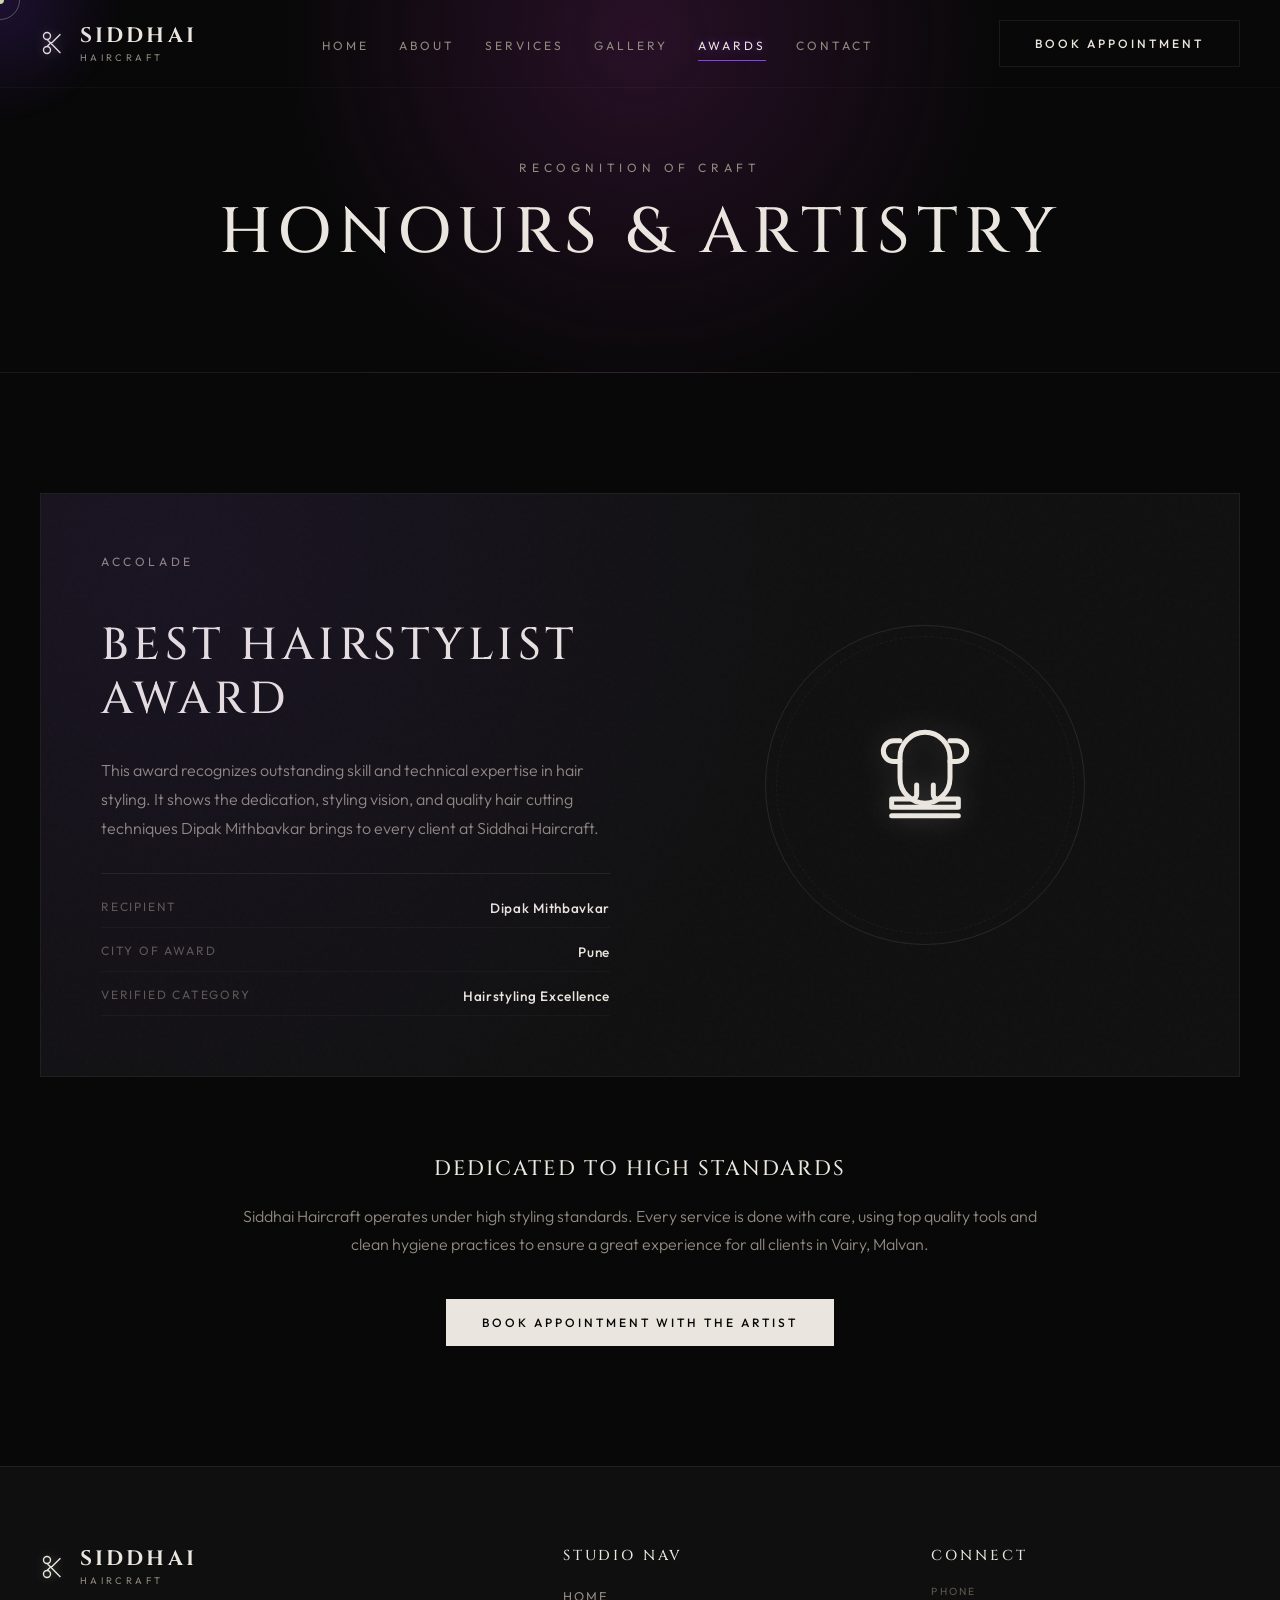
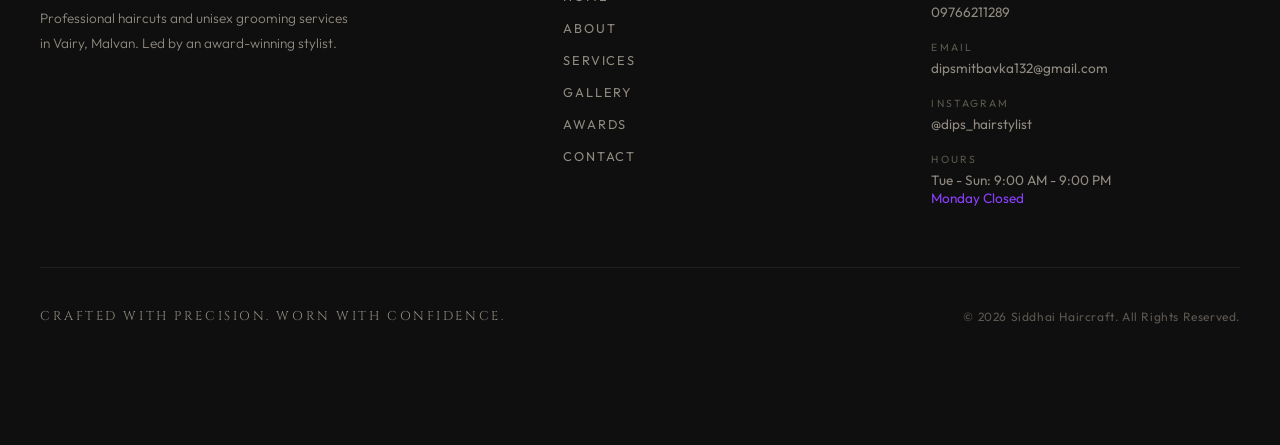
==== awards.html @ da47a78f "Initial commit" ====
<!DOCTYPE html>
<html lang="en">
<head>
  <meta charset="UTF-8">
  <meta name="viewport" content="width=device-width, initial-scale=1.0">
  <title>Awards & Recognition | Siddhai Haircraft Unisex Salon</title>
  <meta name="description" content="Siddhai Haircraft's professional accolades. Highlighting Dipak Mithbavkar's Best Hairstylist Award in Pune, Maharashtra.">
  
  <!-- Open Graph -->
  <meta property="og:title" content="Awards & Recognition | Siddhai Haircraft Unisex Salon">
  <meta property="og:description" content="Celebrating professional artistry. Featuring the Best Hairstylist Award in Pune won by Dipak Mithbavkar.">
  <meta property="og:image" content="assets/owner.jpg">
  <meta property="og:type" content="website">

  <!-- CSS -->
  <link rel="stylesheet" href="css/style.css">
</head>
<body class="is-loading">

  <!-- Page Transition Overlay -->
  <div class="page-transition-overlay"></div>

  <!-- Custom Cursor Elements -->
  <div class="custom-cursor"></div>
  <div class="custom-cursor-follower"></div>
  <div class="custom-cursor-glow"></div>

  <!-- Header -->
  <header>
    <div class="nav-container">
      <a href="index.html" class="logo">
        <svg width="28" height="28" viewBox="0 0 24 24" fill="none" stroke="#eae6df" stroke-width="1.2" style="color: var(--text-primary); filter: drop-shadow(0 0 5px rgba(234, 230, 223, 0.3));">
          <path d="M6 15c-1.66 0-3 1.34-3 3s1.34 3 3 3 3-1.34 3-3-1.34-3-3-3zm0 0l3.5-3.5M6 9c-1.66 0-3-1.34-3-3s1.34-3 3-3 3 1.34 3 3-1.34 3-3 3zm0 0l3.5 3.5m0 0l8-8m-8 8l8 8"/>
        </svg>
        <div class="logo-text-wrapper">
          <span class="logo-main-text">SIDDHAI</span>
          <span class="logo-sub-text">HAIRCRAFT</span>
        </div>
      </a>
      <nav>
        <ul class="nav-links">
          <li><a href="index.html">Home</a></li>
          <li><a href="about.html">About</a></li>
          <li><a href="services.html">Services</a></li>
          <li><a href="gallery.html">Gallery</a></li>
          <li><a href="awards.html" class="active">Awards</a></li>
          <li><a href="contact.html">Contact</a></li>
        </ul>
      </nav>
      <div class="nav-cta">
        <a href="https://wa.me/919766211289?text=Hello%20Siddhai%20Haircraft%2C%20I%20would%20like%20to%20enquire%20about%20booking%20an%20appointment." class="btn btn-secondary" target="_blank">Book Appointment</a>
      </div>
      <button class="hamburger" aria-label="Toggle Navigation">
        <span class="hamburger-box">
          <span class="hamburger-inner"></span>
        </span>
      </button>
    </div>
  </header>

  <!-- Mobile Fullscreen Navigation -->
  <div class="mobile-nav-overlay">
    <ul class="mobile-nav-links">
      <li><a href="index.html">Home</a></li>
      <li><a href="about.html">About</a></li>
      <li><a href="services.html">Services</a></li>
      <li><a href="gallery.html">Gallery</a></li>
      <li><a href="awards.html" class="active">Awards</a></li>
      <li><a href="contact.html">Contact</a></li>
    </ul>
    <a href="https://wa.me/919766211289?text=Hello%20Siddhai%20Haircraft%2C%20I%20would%20like%20to%20enquire%20about%20booking%20an%20appointment." class="btn btn-primary" target="_blank">Book Appointment</a>
  </div>

  <!-- Mobile Bottom Sticky CTA -->
  <div class="mobile-sticky-cta">
    <a href="https://wa.me/919766211289?text=Hello%20Siddhai%20Haircraft%2C%20I%20would%20like%20to%20enquire%20about%20booking%20an%20appointment." class="mobile-sticky-btn" target="_blank">Book Appointment</a>
  </div>

  <!-- Main Content -->
  <main>
    
    <!-- Page Hero -->
    <section class="page-hero">
      <div class="page-hero-container reveal">
        <span class="page-hero-eyebrow">Recognition of Craft</span>
        <h1 class="page-hero-title">Honours & Artistry</h1>
      </div>
    </section>

    <!-- Awards Feature Section -->
    <section class="awards-display-section">
      <div class="section-container">
        <div class="awards-feature-container">
          
          <!-- Award 1 Card -->
          <div class="awards-luxury-card reveal">
            <div class="award-details-left">
              <span class="section-eyebrow" style="color:var(--text-secondary)">Accolade</span>
              <h3>Best Hairstylist<br>Award</h3>
              <p>This award recognizes outstanding skill and technical expertise in hair styling. It shows the dedication, styling vision, and quality hair cutting techniques Dipak Mithbavkar brings to every client at Siddhai Haircraft.</p>
              
              <div class="award-spec-list">
                <div class="award-spec-item">
                  <span class="award-spec-label">Recipient</span>
                  <span class="award-spec-val">Dipak Mithbavkar</span>
                </div>
                <div class="award-spec-item">
                  <span class="award-spec-label">City of Award</span>
                  <span class="award-spec-val">Pune</span>
                </div>
                <div class="award-spec-item">
                  <span class="award-spec-label">Verified Category</span>
                  <span class="award-spec-val">Hairstyling Excellence</span>
                </div>
              </div>
            </div>

            <div class="awards-visual-right">
              <div class="award-trophy-illustration">
                <div class="award-trophy-icon">
                  <!-- Custom SVG Trophy -->
                  <svg width="100" height="100" viewBox="0 0 24 24" fill="none" stroke="currentColor" stroke-width="1.2" stroke-linecap="round" stroke-linejoin="round" style="color: var(--text-primary);">
                    <path d="M6 9H4.5a2.5 2.5 0 0 1 0-5H6"/>
                    <path d="M18 9h1.5a2.5 2.5 0 0 0 0-5H18"/>
                    <path d="M4 22h16"/>
                    <path d="M10 14.66V17c0 .55-.45 1-1 1H4v2h16v-2h-5c-.55 0-1-.45-1-1v-2.34"/>
                    <path d="M12 2a6 6 0 0 1 6 6v5a6 6 0 0 1-6 6 6 6 0 0 1-6-6V8a6 6 0 0 1 6-6z"/>
                  </svg>
                </div>
              </div>
            </div>
          </div>

          <!-- Description Section -->
          <div style="max-width:800px; margin: 0 auto; text-align:center;" class="reveal">
            <h4 style="font-family: var(--font-serif); font-size: 1.3rem; text-transform: uppercase; margin-bottom: 20px;">Dedicated to High Standards</h4>
            <p style="margin-bottom: 40px;">Siddhai Haircraft operates under high styling standards. Every service is done with care, using top quality tools and clean hygiene practices to ensure a great experience for all clients in Vairy, Malvan.</p>
            <a href="https://wa.me/919766211289?text=Hello%20Siddhai%20Haircraft%2C%20I%20would%20like%20to%20enquire%20about%20booking%20an%20appointment." class="btn btn-primary" target="_blank">Book Appointment with the Artist</a>
          </div>

        </div>
      </div>
    </section>

  </main>

  <!-- Footer -->
  <footer>
    <div class="section-container">
      <div class="footer-grid">
        <div class="footer-brand">
          <a href="index.html" class="footer-logo">
            <svg width="28" height="28" viewBox="0 0 24 24" fill="none" stroke="#eae6df" stroke-width="1.2" style="color: var(--text-primary); filter: drop-shadow(0 0 5px rgba(234, 230, 223, 0.3));">
              <path d="M6 15c-1.66 0-3 1.34-3 3s1.34 3 3 3 3-1.34 3-3-1.34-3-3-3zm0 0l3.5-3.5M6 9c-1.66 0-3-1.34-3-3s1.34-3 3-3 3 1.34 3 3-1.34 3-3 3zm0 0l3.5 3.5m0 0l8-8m-8 8l8 8"/>
            </svg>
            <div class="logo-text-wrapper">
              <span class="logo-main-text">SIDDHAI</span>
              <span class="logo-sub-text">HAIRCRAFT</span>
            </div>
          </a>
          <p class="footer-desc">Professional haircuts and unisex grooming services in Vairy, Malvan. Led by an award-winning stylist.</p>
        </div>
        <div class="footer-nav">
          <h3 class="footer-nav-title">Studio Nav</h3>
          <ul class="footer-links">
            <li><a href="index.html">Home</a></li>
            <li><a href="about.html">About</a></li>
            <li><a href="services.html">Services</a></li>
            <li><a href="gallery.html">Gallery</a></li>
            <li><a href="awards.html">Awards</a></li>
            <li><a href="contact.html">Contact</a></li>
          </ul>
        </div>
        <div class="footer-contact">
          <h3 class="footer-nav-title">Connect</h3>
          <div class="footer-contact-item">
            <span class="footer-contact-label">Phone</span>
            <span class="footer-contact-value"><a href="tel:09766211289">09766211289</a></span>
          </div>
          <div class="footer-contact-item">
            <span class="footer-contact-label">Email</span>
            <span class="footer-contact-value"><a href="mailto:dipsmitbavka132@gmail.com">dipsmitbavka132@gmail.com</a></span>
          </div>
          <div class="footer-contact-item">
            <span class="footer-contact-label">Instagram</span>
            <span class="footer-contact-value"><a href="https://instagram.com/dips_hairstylist" target="_blank">@dips_hairstylist</a></span>
          </div>
          <div class="footer-contact-item">
            <span class="footer-contact-label">Hours</span>
            <span class="footer-contact-value">Tue - Sun: 9:00 AM - 9:00 PM<br><span style="color:var(--accent-electric)">Monday Closed</span></span>
          </div>
        </div>
      </div>
      <div class="footer-bottom">
        <span class="footer-motto">Crafted with precision. Worn with confidence.</span>
        <span class="footer-copy">&copy; 2026 Siddhai Haircraft. All Rights Reserved.</span>
      </div>
    </div>
  </footer>

  <!-- Scripts -->
  <script src="js/script.js"></script>
</body>
</html>
---- css/style.css ----
@import url('https://fonts.googleapis.com/css2?family=Cinzel:wght@400;500;600;700&family=Outfit:wght@300;400;500;600;700&display=swap');

/* --- DESIGN SYSTEM TOKENS --- */
:root {
  --bg-primary: #080808;
  --bg-secondary: #0f0f0f;
  --bg-tertiary: #171717;
  --bg-nav: rgba(8, 8, 8, 0.85);
  
  --accent-plum: #281027;
  --accent-violet: #4c1d4b;
  --accent-electric: #8a3ffc;
  --accent-electric-glow: rgba(138, 63, 252, 0.25);
  --accent-electric-glow-hover: rgba(138, 63, 252, 0.45);
  
  --text-primary: #eae6df;       /* Elegant Champagne */
  --text-secondary: #908a80;     /* Muted Warm Gray */
  --text-dim: #5c5750;           /* Darker Muted Gray */
  
  --font-serif: 'Cinzel', serif;
  --font-sans: 'Outfit', sans-serif;
  
  --border-color: rgba(234, 230, 223, 0.08);
  --border-color-glow: rgba(138, 63, 252, 0.3);
  
  --transition-slow: all 0.8s cubic-bezier(0.16, 1, 0.3, 1);
  --transition-medium: all 0.5s cubic-bezier(0.16, 1, 0.3, 1);
  --transition-fast: all 0.3s cubic-bezier(0.16, 1, 0.3, 1);
}

/* --- RESET & BASE STYLES --- */
* {
  box-sizing: border-box;
  margin: 0;
  padding: 0;
}

html {
  scroll-behavior: smooth;
  background-color: var(--bg-primary);
  color: var(--text-primary);
  font-family: var(--font-sans);
  -webkit-font-smoothing: antialiased;
}

body {
  overflow-x: hidden;
  background-color: var(--bg-primary);
  min-height: 100vh;
  display: flex;
  flex-direction: column;
}

/* Custom Scrollbar */
::-webkit-scrollbar {
  width: 6px;
}
::-webkit-scrollbar-track {
  background: var(--bg-primary);
}
::-webkit-scrollbar-thumb {
  background: var(--bg-tertiary);
  border-radius: 10px;
}
::-webkit-scrollbar-thumb:hover {
  background: var(--accent-electric);
}

/* --- CUSTOM CURSOR (DESKTOP) --- */
.custom-cursor {
  width: 8px;
  height: 8px;
  background: var(--text-primary);
  border-radius: 50%;
  position: fixed;
  top: 0;
  left: 0;
  transform: translate(-50%, -50%);
  pointer-events: none;
  z-index: 9999;
  transition: width 0.3s ease, height 0.3s ease, background-color 0.3s ease;
  mix-blend-mode: difference;
}

.custom-cursor-follower {
  width: 40px;
  height: 40px;
  border: 1px solid rgba(234, 230, 223, 0.3);
  border-radius: 50%;
  position: fixed;
  top: 0;
  left: 0;
  transform: translate(-50%, -50%);
  pointer-events: none;
  z-index: 9998;
  transition: transform 0.1s linear, width 0.3s ease, height 0.3s ease, border-color 0.3s ease;
}

.custom-cursor-glow {
  width: 250px;
  height: 250px;
  background: radial-gradient(circle, var(--accent-electric-glow) 0%, rgba(0,0,0,0) 70%);
  border-radius: 50%;
  position: fixed;
  top: 0;
  left: 0;
  transform: translate(-50%, -50%);
  pointer-events: none;
  z-index: 9997;
  opacity: 0.7;
  transition: transform 0.15s linear;
}

@media (max-width: 1024px) {
  .custom-cursor, .custom-cursor-follower, .custom-cursor-glow {
    display: none;
  }
}

/* Hover States for Cursor */
.hover-link .custom-cursor {
  width: 16px;
  height: 16px;
  background-color: var(--accent-electric);
}
.hover-link .custom-cursor-follower {
  width: 60px;
  height: 60px;
  border-color: var(--accent-electric);
}

/* --- TYPOGRAPHY --- */
h1, h2, h3, h4, h5, h6 {
  font-family: var(--font-serif);
  font-weight: 500;
  letter-spacing: 0.1em;
  line-height: 1.2;
}

p {
  font-size: 1rem;
  line-height: 1.8;
  color: var(--text-secondary);
  font-weight: 300;
}

a {
  text-decoration: none;
  color: inherit;
  transition: var(--transition-fast);
}

/* --- HEADER & NAVIGATION --- */
header {
  position: fixed;
  top: 0;
  left: 0;
  width: 100%;
  z-index: 1000;
  border-bottom: 1px solid rgba(234, 230, 223, 0.03);
  transition: var(--transition-medium);
}

header.scrolled {
  background-color: var(--bg-nav);
  backdrop-filter: blur(12px);
  -webkit-backdrop-filter: blur(12px);
  border-bottom: 1px solid rgba(138, 63, 252, 0.1);
  padding: 10px 0;
}

.nav-container {
  max-width: 1400px;
  margin: 0 auto;
  padding: 20px 40px;
  display: flex;
  align-items: center;
  justify-content: space-between;
}

@media (max-width: 768px) {
  .nav-container {
    padding: 15px 20px;
  }
}

.logo {
  display: flex;
  align-items: center;
  gap: 12px;
  flex-direction: row;
}

.logo-text-wrapper {
  display: flex;
  flex-direction: column;
}

.logo-main-text {
  font-family: var(--font-serif);
  font-size: 1.3rem;
  font-weight: 700;
  letter-spacing: 0.15em;
  line-height: 1.2;
  color: var(--text-primary);
}

.logo-sub-text {
  font-family: var(--font-sans);
  font-size: 0.6rem;
  letter-spacing: 0.35em;
  color: var(--text-secondary);
  text-transform: uppercase;
  margin-top: 2px;
}

.nav-links {
  display: flex;
  gap: 30px;
  list-style: none;
}

.nav-links a {
  font-size: 0.75rem;
  letter-spacing: 0.25em;
  font-weight: 400;
  color: var(--text-secondary);
  text-transform: uppercase;
  position: relative;
  padding: 8px 0;
}

.nav-links a::after {
  content: '';
  position: absolute;
  bottom: 0;
  left: 0;
  width: 0;
  height: 1px;
  background-color: var(--accent-electric);
  transition: var(--transition-medium);
}

.nav-links a:hover,
.nav-links a.active {
  color: var(--text-primary);
  text-shadow: 0 0 10px rgba(138, 63, 252, 0.5);
}

.nav-links a:hover::after,
.nav-links a.active::after {
  width: 100%;
}

.nav-cta {
  display: block;
}

/* Hamburger Menu button */
.hamburger {
  display: none;
  background: none;
  border: none;
  cursor: pointer;
  z-index: 1001;
  padding: 5px;
}

.hamburger-box {
  width: 25px;
  height: 18px;
  display: inline-block;
  position: relative;
}

.hamburger-inner {
  display: block;
  top: 50%;
  margin-top: -1px;
  width: 25px;
  height: 1.5px;
  background-color: var(--text-primary);
  position: absolute;
  transition-property: transform;
  transition-duration: 0.15s;
  transition-timing-function: ease;
}

.hamburger-inner::before,
.hamburger-inner::after {
  content: "";
  display: block;
  width: 25px;
  height: 1.5px;
  background-color: var(--text-primary);
  position: absolute;
  transition-property: transform;
  transition-duration: 0.15s;
  transition-timing-function: ease;
}

.hamburger-inner::before {
  top: -7px;
}

.hamburger-inner::after {
  bottom: -7px;
}

/* Hamburger Active State */
.hamburger.is-active .hamburger-inner {
  transform: rotate(45deg);
}
.hamburger.is-active .hamburger-inner::before {
  top: 0;
  opacity: 0;
}
.hamburger.is-active .hamburger-inner::after {
  bottom: 0;
  transform: rotate(-90deg);
}

/* Fullscreen Mobile Overlay */
.mobile-nav-overlay {
  position: fixed;
  top: 0;
  right: -100%;
  width: 100%;
  height: 100vh;
  background-color: var(--bg-primary);
  background-image: radial-gradient(circle at 80% 20%, var(--accent-plum) 0%, rgba(8,8,8,0) 50%);
  z-index: 999;
  display: flex;
  flex-direction: column;
  justify-content: center;
  align-items: center;
  transition: right 0.5s cubic-bezier(0.16, 1, 0.3, 1);
  padding: 40px;
}

.mobile-nav-overlay.is-open {
  right: 0;
}

.mobile-nav-links {
  list-style: none;
  display: flex;
  flex-direction: column;
  gap: 30px;
  align-items: center;
}

.mobile-nav-links a {
  font-family: var(--font-serif);
  font-size: 1.8rem;
  letter-spacing: 0.15em;
  color: var(--text-secondary);
  text-transform: uppercase;
}

.mobile-nav-links a:hover,
.mobile-nav-links a.active {
  color: var(--text-primary);
  text-shadow: 0 0 15px var(--accent-electric);
}

.mobile-nav-overlay .nav-cta {
  margin-top: 40px;
}

@media (max-width: 1024px) {
  .nav-links, .nav-cta {
    display: none;
  }
  .hamburger {
    display: block;
  }
}

/* --- BUTTONS & CTAs --- */
.btn {
  display: inline-flex;
  align-items: center;
  justify-content: center;
  padding: 15px 35px;
  font-size: 0.75rem;
  font-weight: 500;
  letter-spacing: 0.25em;
  text-transform: uppercase;
  cursor: pointer;
  transition: var(--transition-medium);
  border-radius: 0;
  position: relative;
  overflow: hidden;
  font-family: var(--font-sans);
}

.btn-primary {
  background-color: var(--text-primary);
  color: var(--bg-primary);
  border: 1px solid var(--text-primary);
}

.btn-primary:hover {
  background-color: transparent;
  color: var(--text-primary);
  border-color: var(--accent-electric);
  box-shadow: 0 0 25px var(--accent-electric-glow);
}

.btn-secondary {
  background-color: transparent;
  color: var(--text-primary);
  border: 1px solid var(--border-color);
}

.btn-secondary:hover {
  border-color: var(--accent-electric);
  box-shadow: 0 0 15px var(--accent-electric-glow);
  background-color: rgba(234, 230, 223, 0.02);
}

.btn-text {
  padding: 10px 0;
  font-size: 0.8rem;
  letter-spacing: 0.2em;
  text-transform: uppercase;
  color: var(--text-primary);
  display: inline-flex;
  align-items: center;
  gap: 10px;
  font-weight: 500;
}

.btn-text span {
  transition: transform 0.3s ease;
}

.btn-text:hover span {
  transform: translateX(8px);
  color: var(--accent-electric);
}

/* --- CINEMATIC HERO SECTION --- */
.hero {
  position: relative;
  min-height: 100vh;
  display: flex;
  align-items: center;
  padding-top: 100px;
  overflow: hidden;
  background-image: 
    radial-gradient(circle at 10% 20%, var(--accent-plum) 0%, rgba(8,8,8,0) 40%),
    radial-gradient(circle at 80% 80%, rgba(76, 29, 75, 0.2) 0%, rgba(8,8,8,0) 50%);
}

/* Film grain effect */
.hero::before {
  content: "";
  position: absolute;
  top: 0; left: 0; width: 100%; height: 100%;
  background-image: url("data:image/svg+xml,%3Csvg viewBox='0 0 200 200' xmlns='http://www.w3.org/2000/svg'%3E%3Cfilter id='noiseFilter'%3E%3CfeTurbulence type='fractalNoise' baseFrequency='0.8' numOctaves='3' stitchTiles='stitch'/%3E%3C/filter%3E%3Crect width='100%25' height='100%25' filter='url(%23noiseFilter)' opacity='0.035'/%3E%3C/svg%3E");
  pointer-events: none;
  z-index: 2;
}

.hero-grid {
  max-width: 1400px;
  margin: 0 auto;
  padding: 0 40px;
  display: grid;
  grid-template-columns: 1.2fr 0.8fr;
  gap: 60px;
  align-items: center;
  width: 100%;
  position: relative;
  z-index: 3;
}

@media (max-width: 1024px) {
  .hero-grid {
    grid-template-columns: 1fr;
    gap: 40px;
    padding: 40px 20px;
    text-align: center;
  }
}

.hero-content {
  display: flex;
  flex-direction: column;
  align-items: flex-start;
}

@media (max-width: 1024px) {
  .hero-content {
    align-items: center;
  }
}

.hero-eyebrow {
  font-size: 0.8rem;
  letter-spacing: 0.4em;
  color: var(--text-secondary);
  margin-bottom: 25px;
  text-transform: uppercase;
  font-weight: 500;
  display: inline-flex;
  align-items: center;
  gap: 15px;
}

.hero-eyebrow::before,
.hero-eyebrow::after {
  content: "";
  width: 15px;
  height: 1px;
  background-color: var(--border-color);
}

.hero-title {
  font-size: clamp(2.5rem, 5.5vw, 5rem);
  font-weight: 500;
  line-height: 1.1;
  margin-bottom: 30px;
  text-transform: uppercase;
  font-family: var(--font-serif);
}

.hero-description {
  font-size: clamp(1rem, 1.2vw, 1.25rem);
  margin-bottom: 40px;
  max-width: 600px;
}

.hero-actions {
  display: flex;
  gap: 20px;
  margin-bottom: 50px;
}

@media (max-width: 576px) {
  .hero-actions {
    flex-direction: column;
    width: 100%;
    gap: 15px;
  }
  .hero-actions .btn {
    width: 100%;
  }
}

.hero-meta {
  display: flex;
  gap: 30px;
  border-top: 1px solid var(--border-color);
  padding-top: 30px;
  width: 100%;
}

@media (max-width: 1024px) {
  .hero-meta {
    justify-content: center;
  }
}

@media (max-width: 576px) {
  .hero-meta {
    flex-direction: column;
    gap: 15px;
    align-items: center;
  }
}

.meta-item {
  display: flex;
  flex-direction: column;
  gap: 5px;
}

.meta-label {
  font-size: 0.65rem;
  letter-spacing: 0.2em;
  color: var(--text-dim);
  text-transform: uppercase;
}

.meta-value {
  font-size: 0.85rem;
  color: var(--text-primary);
  font-weight: 400;
}

.hero-visual {
  position: relative;
  display: flex;
  justify-content: center;
  align-items: center;
}

.portrait-frame {
  position: relative;
  width: 100%;
  max-width: 420px;
  aspect-ratio: 1 / 1;
  border-radius: 4px;
  padding: 15px;
  border: 1px solid var(--border-color);
  background-color: rgba(26, 26, 26, 0.3);
}

.portrait-frame::before {
  content: "";
  position: absolute;
  top: -1px; left: -1px; width: 30px; height: 30px;
  border-top: 2px solid var(--accent-electric);
  border-left: 2px solid var(--accent-electric);
}

.portrait-frame::after {
  content: "";
  position: absolute;
  bottom: -1px; right: -1px; width: 30px; height: 30px;
  border-bottom: 2px solid var(--accent-electric);
  border-right: 2px solid var(--accent-electric);
}

.portrait-inner {
  width: 100%;
  height: 100%;
  overflow: hidden;
  border-radius: 2px;
  position: relative;
}

.portrait-inner img {
  width: 100%;
  height: 100%;
  object-fit: cover;
  transition: var(--transition-slow);
}

.portrait-inner:hover img {
  transform: scale(1.02); /* Gentle zoom to prevent cutting off background logo */
}

.purple-ambient-glow {
  position: absolute;
  width: 150%;
  height: 150%;
  background: radial-gradient(circle, var(--accent-electric-glow) 0%, rgba(0,0,0,0) 60%);
  top: -25%;
  left: -25%;
  z-index: -1;
  pointer-events: none;
  opacity: 0.8;
  animation: pulse-glow 8s infinite alternate ease-in-out;
}

@keyframes pulse-glow {
  0% { transform: scale(0.9); opacity: 0.6; }
  100% { transform: scale(1.1); opacity: 0.9; }
}

.scroll-indicator {
  position: absolute;
  bottom: 40px;
  left: 50%;
  transform: translateX(-50%);
  display: flex;
  flex-direction: column;
  align-items: center;
  gap: 10px;
  color: var(--text-dim);
  font-size: 0.6rem;
  letter-spacing: 0.3em;
  text-transform: uppercase;
  z-index: 3;
}

.scroll-line {
  width: 1px;
  height: 50px;
  background-color: var(--border-color);
  position: relative;
  overflow: hidden;
}

.scroll-line::after {
  content: "";
  position: absolute;
  top: 0;
  left: 0;
  width: 100%;
  height: 20px;
  background-color: var(--accent-electric);
  animation: scroll-anim 2s infinite cubic-bezier(0.16, 1, 0.3, 1);
}

@keyframes scroll-anim {
  0% { transform: translateY(-20px); }
  100% { transform: translateY(50px); }
}

@media (max-width: 1024px) {
  .scroll-indicator {
    display: none;
  }
}

/* --- SECTION GENERAL STYLES --- */
section {
  padding: 120px 0;
  position: relative;
}

@media (max-width: 768px) {
  section {
    padding: 80px 0;
  }
}

.section-container {
  max-width: 1400px;
  margin: 0 auto;
  padding: 0 40px;
}

@media (max-width: 768px) {
  .section-container {
    padding: 0 20px;
  }
}

.section-eyebrow {
  font-size: 0.75rem;
  letter-spacing: 0.3em;
  color: var(--text-secondary);
  text-transform: uppercase;
  margin-bottom: 20px;
  display: block;
}

.section-header {
  margin-bottom: 60px;
  display: flex;
  justify-content: space-between;
  align-items: flex-end;
}

@media (max-width: 768px) {
  .section-header {
    flex-direction: column;
    align-items: flex-start;
    gap: 20px;
    margin-bottom: 40px;
  }
}

.section-title {
  font-size: clamp(1.8rem, 3.5vw, 3rem);
  text-transform: uppercase;
  max-width: 700px;
}

/* --- EDITORIAL ABOUT THE CRAFT SECTION --- */
.editorial-grid {
  display: grid;
  grid-template-columns: 0.9fr 1.1fr;
  gap: 80px;
  align-items: center;
}

@media (max-width: 1024px) {
  .editorial-grid {
    grid-template-columns: 1fr;
    gap: 40px;
  }
}

.editorial-visual {
  position: relative;
}

.img-luxury-frame {
  position: relative;
  padding: 20px;
  border: 1px solid var(--border-color);
  background-color: var(--bg-secondary);
}

.img-luxury-frame::after {
  content: "";
  position: absolute;
  top: 10%;
  left: -20px;
  width: 1px;
  height: 80%;
  background-color: var(--accent-electric);
}

/* Updated aspect ratio to 1:1 to fit the square owner photo and prevent logo crop */
.img-container {
  overflow: hidden;
  position: relative;
  aspect-ratio: 1 / 1; 
}

.img-container img {
  width: 100%;
  height: 100%;
  object-fit: cover;
  transition: var(--transition-slow);
}

.img-luxury-frame:hover .img-container img {
  transform: scale(1.02); /* Very subtle hover zoom to protect the background logo */
}

.artist-tag {
  margin-top: 25px;
  display: flex;
  flex-direction: column;
}

.artist-name {
  font-family: var(--font-serif);
  font-size: 1.1rem;
  letter-spacing: 0.1em;
  text-transform: uppercase;
  margin-bottom: 3px;
}

.artist-title {
  font-size: 0.75rem;
  color: var(--text-secondary);
  letter-spacing: 0.15em;
  text-transform: uppercase;
}

.editorial-content {
  display: flex;
  flex-direction: column;
  align-items: flex-start;
  gap: 30px;
}

.editorial-content p {
  font-size: 1.1rem;
  line-height: 1.9;
}

/* --- CSS IMAGE CROPPING SYSTEMS FOR SCREENSHOTS (UPDATED FOR DIRECT CROPPED IMAGES) --- */
.cropped-interior-wrapper {
  position: relative;
  overflow: hidden;
  width: 100%;
  aspect-ratio: 16 / 9;
  border-radius: 4px;
  border: 1px solid var(--border-color);
}

.cropped-interior-wrapper img {
  width: 100%;
  height: 100%;
  object-fit: cover;
  object-position: center;
}

.cropped-exterior-wrapper {
  position: relative;
  overflow: hidden;
  width: 100%;
  aspect-ratio: 4 / 3;
  border-radius: 4px;
  border: 1px solid var(--border-color);
}

.cropped-exterior-wrapper img {
  width: 100%;
  height: 100%;
  object-fit: cover;
  object-position: center;
}

/* --- SERVICES PREVIEW SECTION (ASYMMETRIC GRID) --- */
.services-preview-grid {
  display: grid;
  grid-template-columns: repeat(3, 1fr);
  gap: 30px;
}

@media (max-width: 1024px) {
  .services-preview-grid {
    grid-template-columns: repeat(2, 1fr);
  }
}

@media (max-width: 768px) {
  .services-preview-grid {
    grid-template-columns: 1fr;
    gap: 20px;
  }
}

/* Luxury Service Card */
.service-preview-card {
  background-color: var(--bg-secondary);
  border: 1px solid var(--border-color);
  padding: 40px;
  display: flex;
  flex-direction: column;
  justify-content: space-between;
  min-height: 280px;
  position: relative;
  overflow: hidden;
  transition: var(--transition-medium);
}

.service-preview-card::before {
  content: "";
  position: absolute;
  top: 0;
  left: 0;
  width: 100%;
  height: 100%;
  background: radial-gradient(circle at 100% 100%, var(--accent-electric-glow) 0%, rgba(0,0,0,0) 70%);
  opacity: 0;
  transition: var(--transition-medium);
  z-index: 1;
}

.card-num {
  font-family: var(--font-serif);
  font-size: 2rem;
  color: var(--text-dim);
  transition: var(--transition-medium);
}

.card-content {
  margin-top: 40px;
  z-index: 2;
}

.card-title {
  font-family: var(--font-serif);
  font-size: 1.4rem;
  text-transform: uppercase;
  margin-bottom: 12px;
}

.card-desc {
  font-size: 0.85rem;
  line-height: 1.6;
  color: var(--text-secondary);
}

.card-footer {
  margin-top: 30px;
  display: flex;
  justify-content: flex-end;
  z-index: 2;
}

.card-arrow {
  width: 40px;
  height: 40px;
  border-radius: 50%;
  border: 1px solid var(--border-color);
  display: flex;
  align-items: center;
  justify-content: center;
  transition: var(--transition-medium);
  color: var(--text-secondary);
}

.service-preview-card:hover {
  transform: translateY(-5px);
  border-color: var(--border-color-glow);
  box-shadow: 0 10px 30px rgba(138, 63, 252, 0.05);
}

.service-preview-card:hover::before {
  opacity: 1;
}

.service-preview-card:hover .card-num {
  color: var(--accent-electric);
  text-shadow: 0 0 10px var(--accent-electric-glow);
}

.service-preview-card:hover .card-arrow {
  background-color: var(--text-primary);
  color: var(--bg-primary);
  border-color: var(--text-primary);
  transform: rotate(-45deg);
}

/* Asymmetric Desktop Layout Offset */
@media (min-width: 1025px) {
  .services-preview-grid .service-preview-card:nth-child(3n-1) {
    transform: translateY(30px);
  }
  .services-preview-grid .service-preview-card:nth-child(3n) {
    transform: translateY(60px);
  }
  .services-section {
    padding-bottom: 180px; /* offset compensation */
  }
}

/* --- AWARD FEATURE SECTION (LUXURY BADGE) --- */
.award-feature {
  background-color: var(--bg-secondary);
  background-image: 
    radial-gradient(circle at 50% 50%, rgba(76, 29, 75, 0.15) 0%, rgba(8,8,8,0) 60%),
    url("data:image/svg+xml,%3Csvg viewBox='0 0 200 200' xmlns='http://www.w3.org/2000/svg'%3E%3Cfilter id='noiseFilter'%3E%3CfeTurbulence type='fractalNoise' baseFrequency='0.8' numOctaves='3' stitchTiles='stitch'/%3E%3C/filter%3E%3Crect width='100%25' height='100%25' filter='url(%23noiseFilter)' opacity='0.02'/%3E%3C/svg%3E");
  border-top: 1px solid var(--border-color);
  border-bottom: 1px solid var(--border-color);
  overflow: hidden;
}

.award-grid {
  display: grid;
  grid-template-columns: 1fr 1fr;
  gap: 80px;
  align-items: center;
}

@media (max-width: 1024px) {
  .award-grid {
    grid-template-columns: 1fr;
    gap: 40px;
    text-align: center;
  }
}

.award-badge-container {
  display: flex;
  justify-content: center;
}

.award-badge {
  width: 280px;
  height: 280px;
  border-radius: 50%;
  border: 1.5px dashed rgba(234, 230, 223, 0.15);
  display: flex;
  flex-direction: column;
  align-items: center;
  justify-content: center;
  position: relative;
  padding: 30px;
  animation: spin-slow 25s infinite linear;
}

.award-badge::before {
  content: "";
  position: absolute;
  top: 15px; left: 15px; right: 15px; bottom: 15px;
  border-radius: 50%;
  border: 1px solid var(--border-color);
}

.award-badge-content {
  animation: counter-spin-slow 25s infinite linear;
  text-align: center;
  z-index: 2;
  display: flex;
  flex-direction: column;
  align-items: center;
  gap: 12px;
}

.award-badge-icon {
  font-size: 2.2rem;
  color: var(--text-primary);
  filter: drop-shadow(0 0 10px rgba(234, 230, 223, 0.3));
}

.award-badge-text {
  font-family: var(--font-serif);
  font-size: 0.75rem;
  letter-spacing: 0.25em;
  text-transform: uppercase;
  color: var(--text-secondary);
}

.award-badge-sub {
  font-size: 0.6rem;
  letter-spacing: 0.4em;
  color: var(--text-dim);
  text-transform: uppercase;
}

@keyframes spin-slow {
  0% { transform: rotate(0deg); }
  100% { transform: rotate(360deg); }
}

@keyframes counter-spin-slow {
  0% { transform: rotate(0deg); }
  100% { transform: rotate(-360deg); }
}

.award-content {
  display: flex;
  flex-direction: column;
  align-items: flex-start;
  gap: 25px;
}

@media (max-width: 1024px) {
  .award-content {
    align-items: center;
  }
}

.award-content h2 {
  font-size: clamp(2rem, 3.5vw, 2.8rem);
  text-transform: uppercase;
}

.award-content p {
  max-width: 500px;
}

.award-recipient {
  display: flex;
  flex-direction: column;
  border-left: 2px solid var(--accent-electric);
  padding-left: 20px;
}

@media (max-width: 1024px) {
  .award-recipient {
    border-left: none;
    border-top: 1px solid var(--border-color);
    padding-left: 0;
    padding-top: 20px;
    align-items: center;
  }
}

.award-recipient-name {
  font-family: var(--font-serif);
  font-size: 1.1rem;
  text-transform: uppercase;
  letter-spacing: 0.1em;
}

.award-recipient-title {
  font-size: 0.75rem;
  color: var(--text-secondary);
  text-transform: uppercase;
  letter-spacing: 0.2em;
}

/* --- LOCATION & FINAL CTA --- */
.location-cta {
  text-align: center;
  padding: 140px 0;
  background-image: radial-gradient(circle at 50% 50%, rgba(76, 29, 75, 0.15) 0%, rgba(8,8,8,0) 50%);
}

.location-cta-content {
  max-width: 800px;
  margin: 0 auto;
  display: flex;
  flex-direction: column;
  align-items: center;
  gap: 35px;
}

.location-cta-title {
  font-size: clamp(2rem, 4vw, 3.5rem);
  text-transform: uppercase;
  line-height: 1.2;
}

.location-address {
  font-size: 1.1rem;
  color: var(--text-secondary);
  letter-spacing: 0.05em;
  display: inline-flex;
  align-items: center;
  gap: 10px;
}

.location-address span {
  color: var(--accent-electric);
}

.location-actions {
  display: flex;
  gap: 20px;
  flex-wrap: wrap;
  justify-content: center;
}

@media (max-width: 576px) {
  .location-actions {
    flex-direction: column;
    width: 100%;
    gap: 15px;
  }
  .location-actions .btn {
    width: 100%;
  }
}

/* --- FOOTER --- */
footer {
  background-color: var(--bg-secondary);
  border-top: 1px solid var(--border-color);
  padding: 80px 0 120px 0; /* Bottom padded to clear mobile sticky CTA */
  position: relative;
  z-index: 10;
}

@media (max-width: 768px) {
  footer {
    padding: 60px 0 110px 0;
  }
}

.footer-grid {
  display: grid;
  grid-template-columns: 1.5fr 1fr 1fr;
  gap: 60px;
  margin-bottom: 60px;
}

@media (max-width: 1024px) {
  .footer-grid {
    grid-template-columns: 1fr 1fr;
  }
}

@media (max-width: 768px) {
  .footer-grid {
    grid-template-columns: 1fr;
    gap: 40px;
  }
}

.footer-brand {
  display: flex;
  flex-direction: column;
  gap: 20px;
}

.footer-logo {
  display: flex;
  align-items: center;
  gap: 12px;
  flex-direction: row;
}

.footer-desc {
  font-size: 0.85rem;
  max-width: 320px;
}

.footer-nav {
  display: flex;
  flex-direction: column;
  gap: 20px;
}

.footer-nav-title {
  font-family: var(--font-serif);
  font-size: 0.9rem;
  letter-spacing: 0.2em;
  text-transform: uppercase;
  color: var(--text-primary);
}

.footer-links {
  list-style: none;
  display: flex;
  flex-direction: column;
  gap: 12px;
}

.footer-links a {
  font-size: 0.8rem;
  letter-spacing: 0.15em;
  color: var(--text-secondary);
  text-transform: uppercase;
}

.footer-links a:hover {
  color: var(--text-primary);
  padding-left: 5px;
}

.footer-contact {
  display: flex;
  flex-direction: column;
  gap: 20px;
}

.footer-contact-item {
  display: flex;
  flex-direction: column;
  gap: 5px;
}

.footer-contact-label {
  font-size: 0.65rem;
  letter-spacing: 0.2em;
  color: var(--text-dim);
  text-transform: uppercase;
}

.footer-contact-value {
  font-size: 0.85rem;
  color: var(--text-secondary);
}

.footer-contact-value a:hover {
  color: var(--text-primary);
}

.footer-bottom {
  border-top: 1px solid var(--border-color);
  padding-top: 40px;
  display: flex;
  justify-content: space-between;
  align-items: center;
  flex-wrap: wrap;
  gap: 20px;
}

@media (max-width: 768px) {
  .footer-bottom {
    flex-direction: column;
    text-align: center;
  }
}

.footer-motto {
  font-family: var(--font-serif);
  font-size: 0.8rem;
  letter-spacing: 0.2em;
  text-transform: uppercase;
  color: var(--text-secondary);
}

.footer-copy {
  font-size: 0.75rem;
  color: var(--text-dim);
  letter-spacing: 0.05em;
}

/* --- MOBILE BOTTOM STICKY BOOKING CTA --- */
.mobile-sticky-cta {
  position: fixed;
  bottom: 0;
  left: 0;
  width: 100%;
  background-color: var(--bg-nav);
  backdrop-filter: blur(16px);
  -webkit-backdrop-filter: blur(16px);
  border-top: 1px solid rgba(138, 63, 252, 0.15);
  padding: 12px 20px;
  z-index: 990;
  display: none;
  justify-content: center;
  transition: transform 0.4s ease, opacity 0.4s ease;
}

.mobile-sticky-cta.hidden {
  transform: translateY(100%);
  opacity: 0;
}

.mobile-sticky-btn {
  width: 100%;
  max-width: 450px;
  padding: 14px 20px;
  font-size: 0.7rem;
  letter-spacing: 0.25em;
  font-weight: 500;
  text-transform: uppercase;
  background-color: var(--text-primary);
  color: var(--bg-primary);
  border: 1px solid var(--text-primary);
  text-align: center;
  display: flex;
  align-items: center;
  justify-content: center;
  box-shadow: 0 4px 20px rgba(138, 63, 252, 0.15);
}

.mobile-sticky-btn:active {
  background-color: transparent;
  color: var(--text-primary);
  border-color: var(--accent-electric);
}

@media (max-width: 1024px) {
  .mobile-sticky-cta {
    display: flex;
  }
}

/* --- PAGE HERO (FOR SUB-PAGES) --- */
.page-hero {
  padding: 160px 0 100px 0;
  background-image: radial-gradient(circle at 50% 10%, var(--accent-plum) 0%, rgba(8,8,8,0) 50%);
  text-align: center;
  border-bottom: 1px solid var(--border-color);
}

.page-hero-container {
  max-width: 1200px;
  margin: 0 auto;
  padding: 0 40px;
  display: flex;
  flex-direction: column;
  align-items: center;
}

@media (max-width: 768px) {
  .page-hero {
    padding: 120px 0 60px 0;
  }
  .page-hero-container {
    padding: 0 20px;
  }
}

.page-hero-eyebrow {
  font-size: 0.75rem;
  letter-spacing: 0.4em;
  color: var(--text-secondary);
  text-transform: uppercase;
  margin-bottom: 20px;
}

.page-hero-title {
  font-size: clamp(2rem, 5vw, 4.2rem);
  text-transform: uppercase;
  max-width: 900px;
}

/* --- ABOUT PAGE SPECIFICS --- */
.profile-grid {
  display: grid;
  grid-template-columns: 0.8fr 1.2fr;
  gap: 80px;
  align-items: flex-start;
}

@media (max-width: 1024px) {
  .profile-grid {
    grid-template-columns: 1fr;
    gap: 40px;
  }
}

.profile-visual {
  position: sticky;
  top: 120px;
}

@media (max-width: 1024px) {
  .profile-visual {
    position: relative;
    top: 0;
  }
}

.profile-content {
  display: flex;
  flex-direction: column;
  gap: 50px;
}

.profile-intro h3 {
  font-size: 1.8rem;
  text-transform: uppercase;
  margin-bottom: 25px;
}

.profile-intro p {
  font-size: 1.1rem;
  line-height: 1.9;
  margin-bottom: 20px;
}

.profile-details-grid {
  display: grid;
  grid-template-columns: 1fr 1fr;
  gap: 30px;
}

@media (max-width: 576px) {
  .profile-details-grid {
    grid-template-columns: 1fr;
    gap: 20px;
  }
}

.profile-detail-card {
  background-color: var(--bg-secondary);
  border: 1px solid var(--border-color);
  padding: 30px;
}

.profile-detail-card h4 {
  font-family: var(--font-serif);
  font-size: 0.95rem;
  text-transform: uppercase;
  margin-bottom: 12px;
  color: var(--text-primary);
}

.profile-detail-card p {
  font-size: 0.85rem;
  line-height: 1.6;
}

.philosophy-quote {
  font-family: var(--font-serif);
  font-size: clamp(1.4rem, 2.2vw, 1.8rem);
  line-height: 1.5;
  color: var(--text-primary);
  border-left: 3px solid var(--accent-electric);
  padding-left: 30px;
  margin: 20px 0;
  text-transform: uppercase;
}

/* --- SERVICES PAGE SPECIFICS --- */
.services-category-section {
  border-bottom: 1px solid var(--border-color);
}

.services-category-section:last-of-type {
  border-bottom: none;
}

.services-grid {
  display: grid;
  grid-template-columns: repeat(2, 1fr);
  gap: 30px;
}

@media (max-width: 768px) {
  .services-grid {
    grid-template-columns: 1fr;
    gap: 20px;
  }
}

.service-card {
  background-color: var(--bg-secondary);
  border: 1px solid var(--border-color);
  padding: 30px;
  display: flex;
  flex-direction: column;
  justify-content: space-between;
  min-height: 180px;
  transition: var(--transition-medium);
}

.service-header {
  display: flex;
  justify-content: space-between;
  align-items: flex-start;
  gap: 15px;
}

.service-name {
  font-family: var(--font-serif);
  font-size: 1.2rem;
  text-transform: uppercase;
  letter-spacing: 0.05em;
}

.service-price {
  font-size: 0.75rem;
  color: var(--text-secondary);
  letter-spacing: 0.1em;
  font-weight: 500;
  text-transform: uppercase;
  border: 1px solid rgba(144, 138, 128, 0.2);
  padding: 4px 10px;
  white-space: nowrap;
}

.service-body {
  margin-top: 15px;
}

.service-details {
  font-size: 0.85rem;
  line-height: 1.6;
}

.service-action {
  margin-top: 25px;
  display: flex;
  justify-content: flex-end;
}

.service-enquire-btn {
  font-size: 0.7rem;
  letter-spacing: 0.2em;
  text-transform: uppercase;
  color: var(--text-secondary);
  display: inline-flex;
  align-items: center;
  gap: 5px;
  font-weight: 500;
}

.service-enquire-btn span {
  transition: transform 0.3s ease;
}

.service-card:hover {
  border-color: var(--border-color-glow);
  box-shadow: 0 5px 20px rgba(138, 63, 252, 0.03);
}

.service-card:hover .service-enquire-btn {
  color: var(--text-primary);
}

.service-card:hover .service-enquire-btn span {
  transform: translateX(5px);
  color: var(--accent-electric);
}

/* --- GALLERY PAGE SPECIFICS --- */
.gallery-filters {
  display: flex;
  justify-content: center;
  gap: 20px;
  margin-bottom: 50px;
  flex-wrap: wrap;
}

.filter-btn {
  background: none;
  border: none;
  font-family: var(--font-sans);
  font-size: 0.75rem;
  letter-spacing: 0.2em;
  text-transform: uppercase;
  color: var(--text-secondary);
  cursor: pointer;
  padding: 8px 16px;
  border: 1px solid transparent;
  transition: var(--transition-fast);
}

.filter-btn:hover {
  color: var(--text-primary);
}

.filter-btn.active {
  color: var(--text-primary);
  border-color: var(--border-color);
  background-color: var(--bg-secondary);
}

/* Asymmetric Masonry / Grid Gallery */
.gallery-grid {
  columns: 3 320px;
  column-gap: 30px;
}

@media (max-width: 768px) {
  .gallery-grid {
    columns: 2 150px;
    column-gap: 15px;
  }
}

.gallery-item {
  break-inside: avoid;
  margin-bottom: 30px;
  position: relative;
  overflow: hidden;
  border: 1px solid var(--border-color);
  background-color: var(--bg-secondary);
  cursor: pointer;
}

@media (max-width: 768px) {
  .gallery-item {
    margin-bottom: 15px;
  }
}

.gallery-img-container {
  overflow: hidden;
  position: relative;
  width: 100%;
}

.gallery-img-container img {
  width: 100%;
  display: block;
  transition: var(--transition-slow);
}

.gallery-overlay {
  position: absolute;
  top: 0; left: 0; width: 100%; height: 100%;
  background: linear-gradient(to top, rgba(8, 8, 8, 0.95) 0%, rgba(8, 8, 8, 0.2) 60%);
  opacity: 0;
  transition: var(--transition-medium);
  display: flex;
  flex-direction: column;
  justify-content: flex-end;
  padding: 30px;
  z-index: 2;
}

@media (max-width: 768px) {
  .gallery-overlay {
    padding: 15px;
  }
}

.gallery-title {
  font-family: var(--font-serif);
  font-size: 1.1rem;
  text-transform: uppercase;
  margin-bottom: 5px;
  transform: translateY(10px);
  transition: var(--transition-medium);
}

.gallery-category {
  font-size: 0.75rem;
  letter-spacing: 0.15em;
  color: var(--text-secondary);
  text-transform: uppercase;
  transform: translateY(15px);
  transition: var(--transition-medium);
}

.gallery-item:hover .gallery-img-container img {
  transform: scale(1.05);
}

.gallery-item:hover .gallery-overlay {
  opacity: 1;
}

.gallery-item:hover .gallery-title,
.gallery-item:hover .gallery-category {
  transform: translateY(0);
}

/* Gallery Photo Placeholder Specific Styling */
.gallery-placeholder {
  aspect-ratio: 4/5;
  display: flex;
  flex-direction: column;
  align-items: center;
  justify-content: center;
  border: 1px dashed rgba(234, 230, 223, 0.1);
  text-align: center;
  padding: 30px;
  transition: var(--transition-medium);
}

.gallery-placeholder::after {
  content: "";
  position: absolute;
  inset: 0;
  background: radial-gradient(circle at 50% 50%, var(--accent-electric-glow) 0%, rgba(0,0,0,0) 70%);
  opacity: 0.2;
}

.gallery-placeholder-icon {
  font-size: 1.5rem;
  color: var(--text-dim);
  margin-bottom: 15px;
  z-index: 2;
}

.gallery-placeholder-text {
  font-size: 0.8rem;
  letter-spacing: 0.1em;
  color: var(--text-secondary);
  text-transform: uppercase;
  z-index: 2;
  margin-bottom: 5px;
}

.gallery-placeholder-sub {
  font-size: 0.65rem;
  color: var(--text-dim);
  letter-spacing: 0.05em;
  z-index: 2;
}

.gallery-placeholder:hover {
  border-color: var(--border-color-glow);
  background-color: rgba(234, 230, 223, 0.01);
}

/* Lightbox overlay style */
.lightbox {
  position: fixed;
  top: 0; left: 0; width: 100%; height: 100vh;
  background-color: rgba(8, 8, 8, 0.98);
  z-index: 10000;
  display: none;
  justify-content: center;
  align-items: center;
  opacity: 0;
  transition: opacity 0.4s ease;
  backdrop-filter: blur(10px);
}

.lightbox.active {
  display: flex;
  opacity: 1;
}

.lightbox-content {
  max-width: 90%;
  max-height: 80vh;
  position: relative;
  box-shadow: 0 20px 50px rgba(0,0,0,0.5);
  border: 1px solid var(--border-color);
}

.lightbox-img {
  width: auto;
  height: auto;
  max-width: 100%;
  max-height: 80vh;
  object-fit: contain;
  display: block;
}

.lightbox-close {
  position: absolute;
  top: -45px;
  right: 0;
  background: none;
  border: none;
  color: var(--text-primary);
  font-size: 1.5rem;
  cursor: pointer;
  padding: 5px;
  letter-spacing: 0.1em;
  text-transform: uppercase;
  font-family: var(--font-sans);
  font-weight: 300;
}

.lightbox-caption {
  position: absolute;
  bottom: -45px;
  left: 0;
  width: 100%;
  text-align: center;
  color: var(--text-secondary);
  font-size: 0.85rem;
  letter-spacing: 0.1em;
}

/* --- AWARDS PAGE SPECIFICS --- */
.awards-feature-container {
  display: flex;
  flex-direction: column;
  gap: 80px;
}

.awards-luxury-card {
  background-color: var(--bg-secondary);
  border: 1px solid var(--border-color);
  padding: 60px;
  display: grid;
  grid-template-columns: 1fr 1fr;
  gap: 60px;
  align-items: center;
  position: relative;
  overflow: hidden;
}

.awards-luxury-card::before {
  content: "";
  position: absolute;
  top: 0; left: 0; width: 100%; height: 100%;
  background-image: 
    radial-gradient(circle at 10% 10%, rgba(138, 63, 252, 0.08) 0%, rgba(0,0,0,0) 55%),
    url("data:image/svg+xml,%3Csvg viewBox='0 0 200 200' xmlns='http://www.w3.org/2000/svg'%3E%3Cfilter id='noiseFilter'%3E%3CfeTurbulence type='fractalNoise' baseFrequency='0.8' numOctaves='3' stitchTiles='stitch'/%3E%3C/filter%3E%3Crect width='100%25' height='100%25' filter='url(%23noiseFilter)' opacity='0.02'/%3E%3C/svg%3E");
  pointer-events: none;
}

@media (max-width: 1024px) {
  .awards-luxury-card {
    grid-template-columns: 1fr;
    padding: 40px;
    gap: 40px;
  }
}

.award-details-left {
  display: flex;
  flex-direction: column;
  gap: 30px;
}

.award-details-left h3 {
  font-size: clamp(2rem, 3.5vw, 2.8rem);
  text-transform: uppercase;
}

.award-spec-list {
  display: flex;
  flex-direction: column;
  gap: 15px;
  border-top: 1px solid var(--border-color);
  padding-top: 25px;
}

.award-spec-item {
  display: flex;
  justify-content: space-between;
  border-bottom: 1px solid rgba(234, 230, 223, 0.03);
  padding-bottom: 10px;
}

.award-spec-label {
  font-size: 0.75rem;
  letter-spacing: 0.15em;
  color: var(--text-dim);
  text-transform: uppercase;
}

.award-spec-val {
  font-size: 0.85rem;
  letter-spacing: 0.05em;
  font-weight: 500;
}

.awards-visual-right {
  display: flex;
  justify-content: center;
  position: relative;
}

.award-trophy-illustration {
  width: 320px;
  height: 320px;
  border-radius: 50%;
  border: 1px solid rgba(234, 230, 223, 0.1);
  display: flex;
  align-items: center;
  justify-content: center;
  position: relative;
}

.award-trophy-illustration::before {
  content: "";
  position: absolute;
  top: 10px; left: 10px; right: 10px; bottom: 10px;
  border-radius: 50%;
  border: 1px dashed rgba(234, 230, 223, 0.05);
}

.award-trophy-icon {
  font-size: 5rem;
  color: var(--text-primary);
  filter: drop-shadow(0 0 15px rgba(234, 230, 223, 0.2));
  animation: float-slow 4s infinite ease-in-out;
}

@keyframes float-slow {
  0% { transform: translateY(0px); }
  50% { transform: translateY(-10px); }
  100% { transform: translateY(0px); }
}

/* --- CONTACT / BOOKING PAGE SPECIFICS --- */
.contact-grid {
  display: grid;
  grid-template-columns: 1fr 1fr;
  gap: 80px;
  align-items: start;
}

@media (max-width: 1024px) {
  .contact-grid {
    grid-template-columns: 1fr;
    gap: 50px;
  }
}

.contact-info-panel {
  display: flex;
  flex-direction: column;
  gap: 40px;
}

.contact-info-panel h3 {
  font-size: 1.8rem;
  text-transform: uppercase;
  letter-spacing: 0.1em;
}

.contact-channels {
  display: flex;
  flex-direction: column;
  gap: 30px;
}

.contact-channel-item {
  display: flex;
  gap: 20px;
  align-items: flex-start;
}

.contact-channel-icon {
  width: 45px;
  height: 45px;
  background-color: var(--bg-secondary);
  border: 1px solid var(--border-color);
  border-radius: 50%;
  display: flex;
  align-items: center;
  justify-content: center;
  color: var(--text-primary);
  flex-shrink: 0;
}

.contact-channel-details {
  display: flex;
  flex-direction: column;
  gap: 5px;
}

.contact-channel-label {
  font-size: 0.7rem;
  letter-spacing: 0.2em;
  color: var(--text-dim);
  text-transform: uppercase;
}

.contact-channel-value {
  font-size: 1.1rem;
  font-weight: 400;
  color: var(--text-primary);
}

.contact-channel-value a:hover {
  color: var(--accent-electric);
  text-shadow: 0 0 10px var(--accent-electric-glow);
}

.booking-panel {
  background-color: var(--bg-secondary);
  border: 1px solid var(--border-color);
  padding: 50px;
  display: flex;
  flex-direction: column;
  gap: 35px;
}

@media (max-width: 768px) {
  .booking-panel {
    padding: 30px;
  }
}

.booking-panel-title {
  font-family: var(--font-serif);
  font-size: 1.4rem;
  text-transform: uppercase;
}

.booking-schedule {
  border-top: 1px solid var(--border-color);
  border-bottom: 1px solid var(--border-color);
  padding: 25px 0;
  display: flex;
  flex-direction: column;
  gap: 15px;
}

.booking-schedule-row {
  display: flex;
  justify-content: space-between;
  font-size: 0.9rem;
}

.booking-schedule-day {
  color: var(--text-secondary);
}

.booking-schedule-time {
  font-weight: 500;
}

.booking-schedule-row.closed .booking-schedule-time {
  color: var(--accent-electric);
}

.booking-action-list {
  display: flex;
  flex-direction: column;
  gap: 15px;
}

.booking-action-list .btn {
  width: 100%;
}

/* --- REVEAL ON SCROLL STYLES (IntersectionObserver) --- */
.reveal {
  opacity: 0;
  transform: translateY(30px);
  transition: opacity 1.2s cubic-bezier(0.16, 1, 0.3, 1), transform 1.2s cubic-bezier(0.16, 1, 0.3, 1);
}

.reveal-active {
  opacity: 1;
  transform: translateY(0);
}

/* Delay modifiers */
.reveal-delay-1 { transition-delay: 0.15s; }
.reveal-delay-2 { transition-delay: 0.3s; }
.reveal-delay-3 { transition-delay: 0.45s; }

/* Image Clip Reveal Animation */
.clip-reveal {
  position: relative;
  overflow: hidden;
}

.clip-reveal::after {
  content: "";
  position: absolute;
  top: 0; left: 0; width: 100%; height: 100%;
  background-color: var(--bg-primary);
  transition: transform 1.4s cubic-bezier(0.76, 0, 0.24, 1);
  transform-origin: right;
}

.reveal-active.clip-reveal::after {
  transform: scaleX(0);
}

/* --- PAGE TRANSITION COVER --- */
.page-transition-overlay {
  position: fixed;
  top: 0;
  left: 0;
  width: 100%;
  height: 100vh;
  background-color: var(--bg-primary);
  z-index: 99999;
  transform: scaleY(0);
  transform-origin: top;
  transition: transform 0.6s cubic-bezier(0.76, 0, 0.24, 1);
  pointer-events: none;
}

.page-transition-overlay.animating-out {
  transform: scaleY(1);
  transform-origin: bottom;
  transition: transform 0.6s cubic-bezier(0.76, 0, 0.24, 1);
}

.page-transition-overlay.animating-in {
  transform: scaleY(0);
  transform-origin: top;
  transition: transform 0.6s cubic-bezier(0.76, 0, 0.24, 1);
}

/* Fade in page body */
body.is-loading {
  opacity: 0;
}

body {
  opacity: 1;
  transition: opacity 0.6s ease;
}
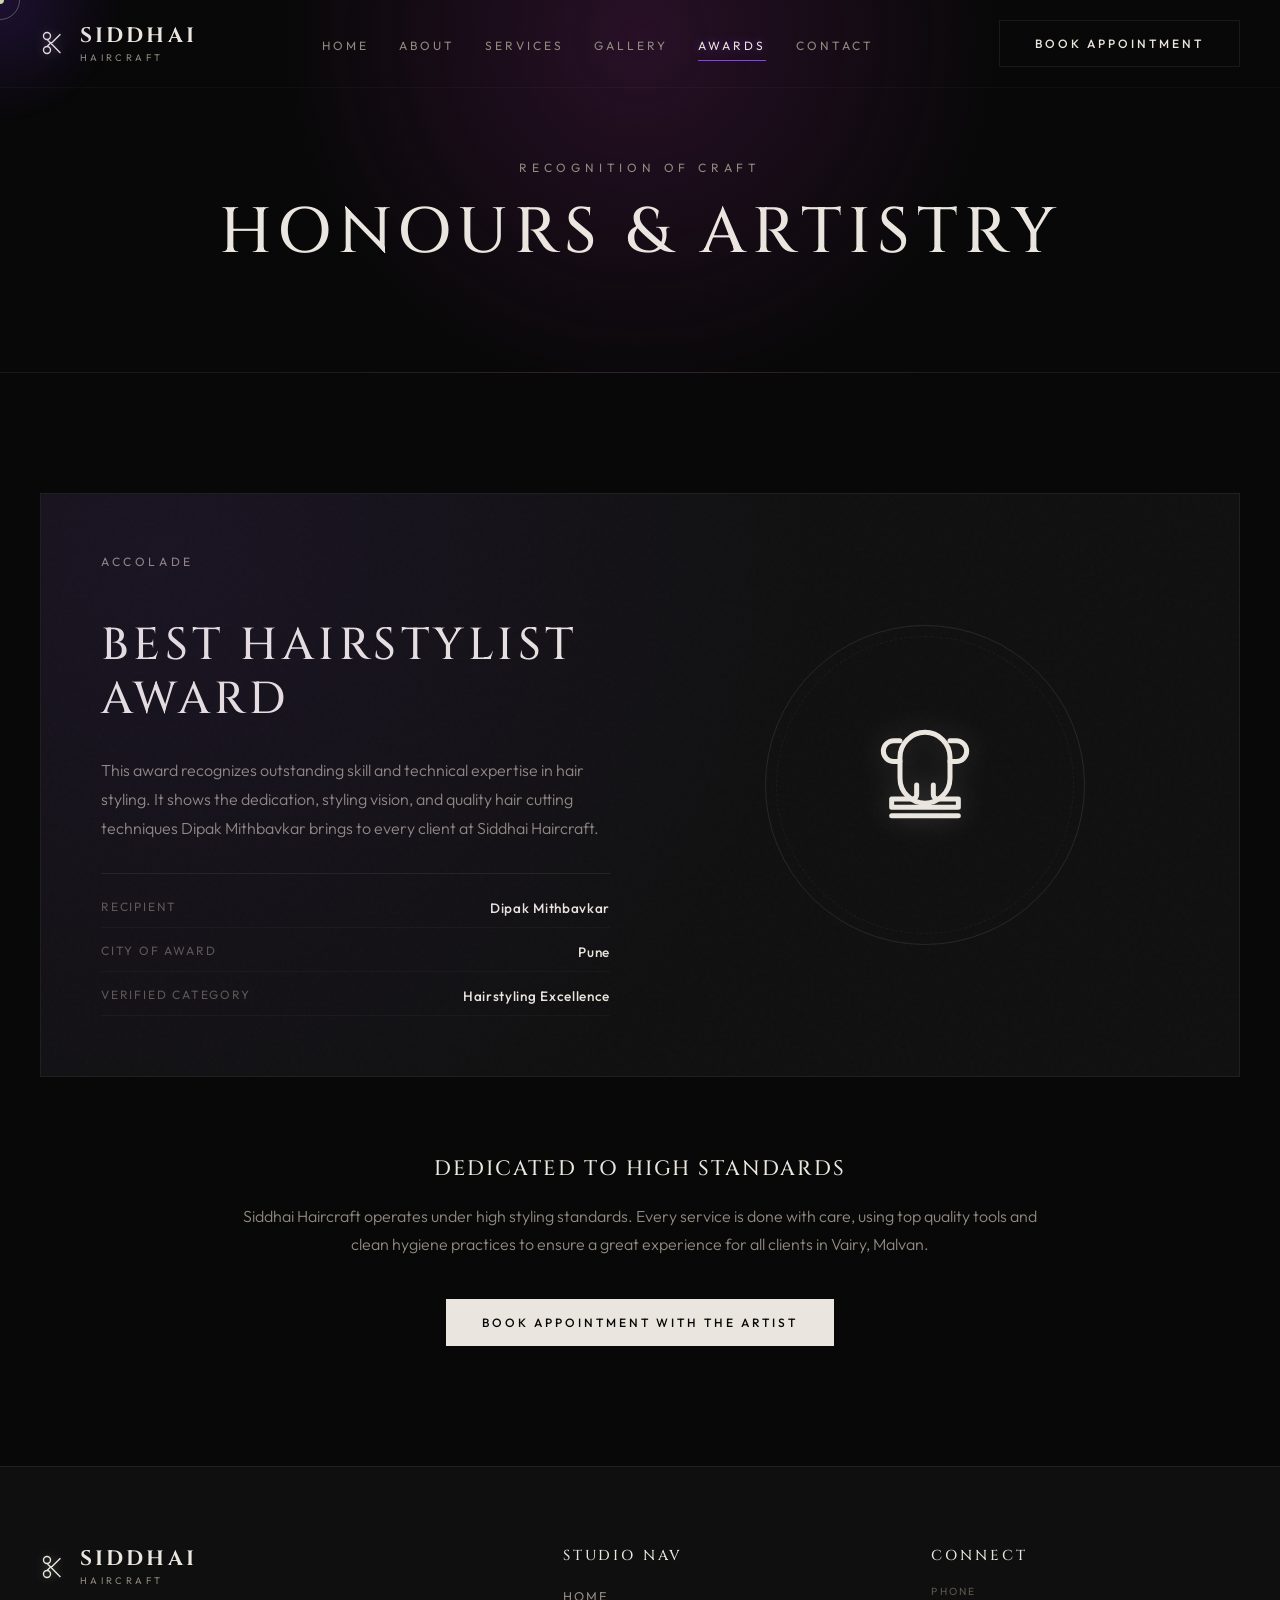
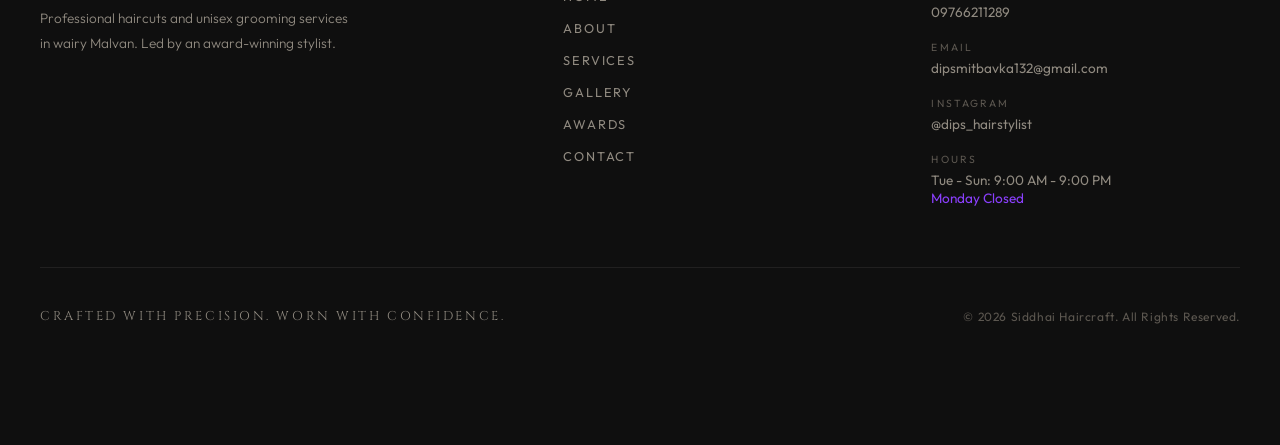
==== commit e38b2d52: "changes" ====
--- a/awards.html
+++ b/awards.html
@@ -158,7 +158,7 @@
               <span class="logo-sub-text">HAIRCRAFT</span>
             </div>
           </a>
-          <p class="footer-desc">Professional haircuts and unisex grooming services in Vairy, Malvan. Led by an award-winning stylist.</p>
+          <p class="footer-desc">Professional haircuts and unisex grooming services in wairy Malvan. Led by an award-winning stylist.</p>
         </div>
         <div class="footer-nav">
           <h3 class="footer-nav-title">Studio Nav</h3>
